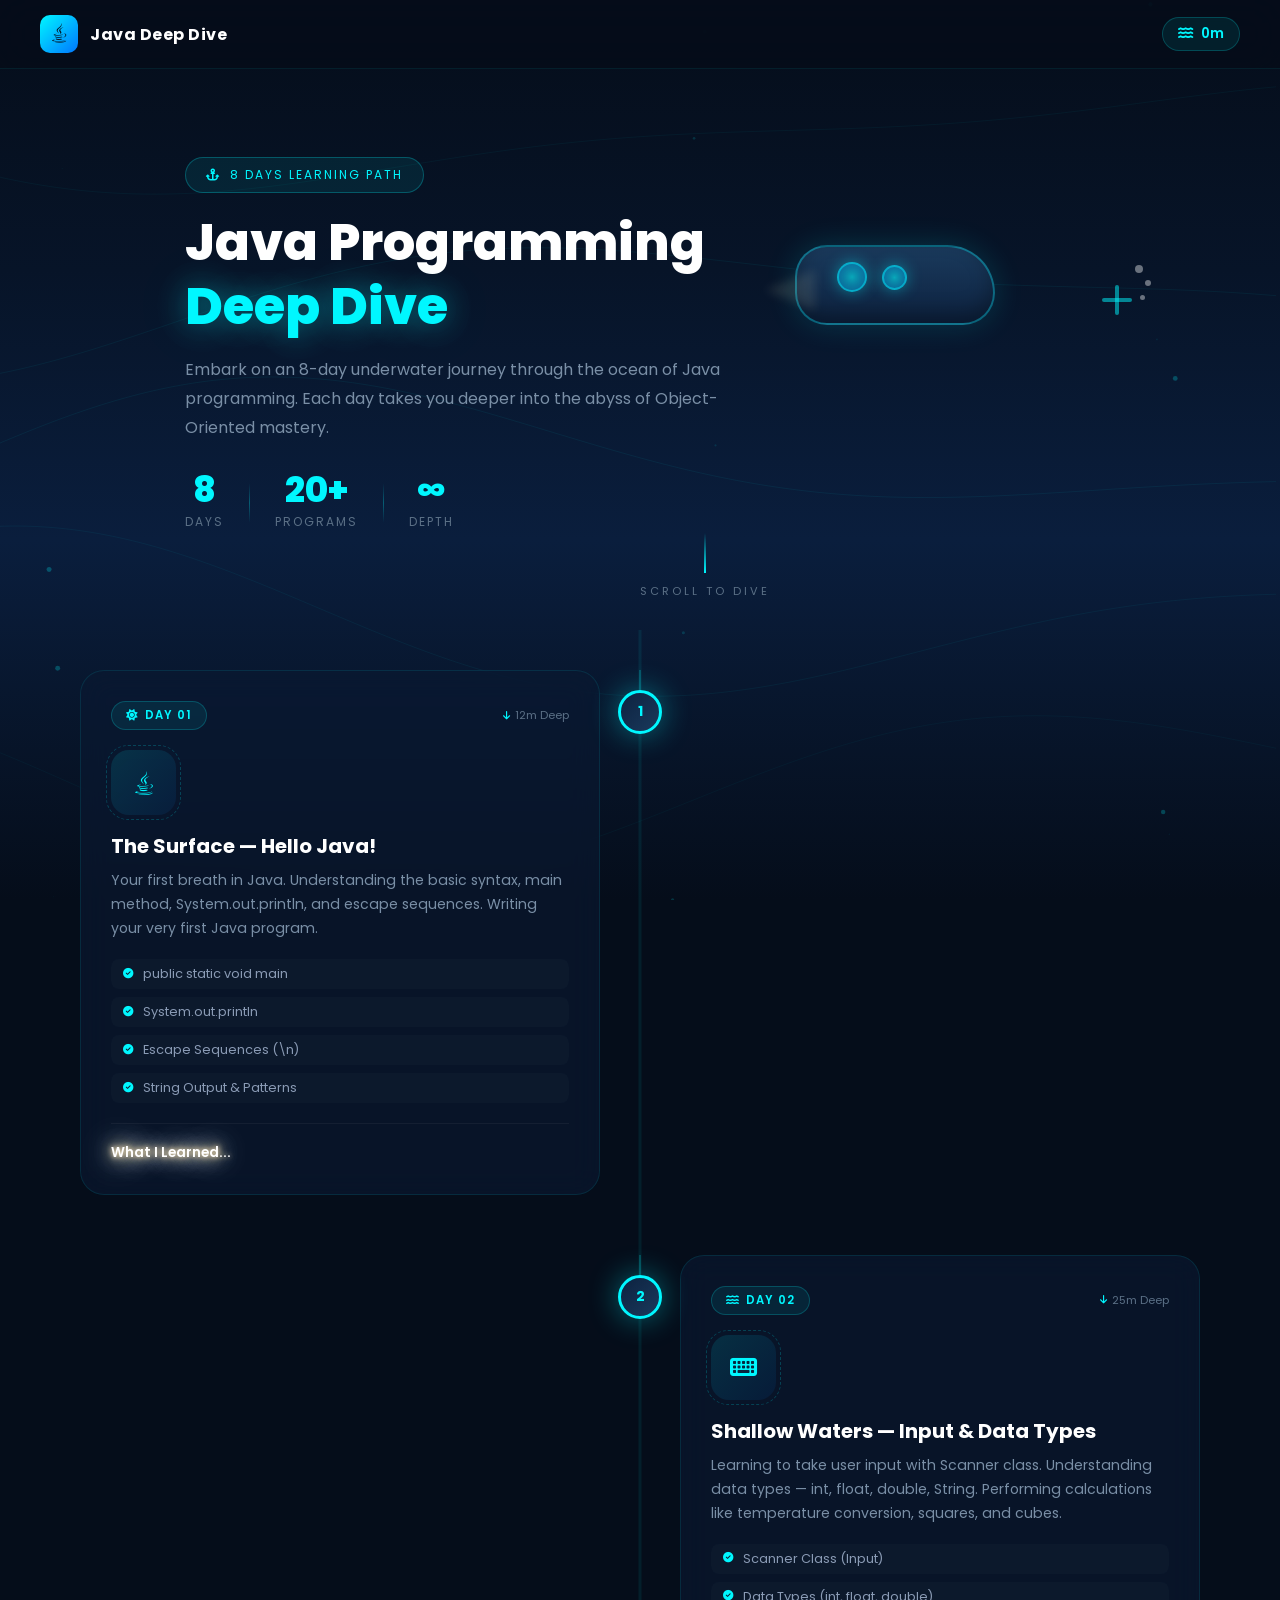
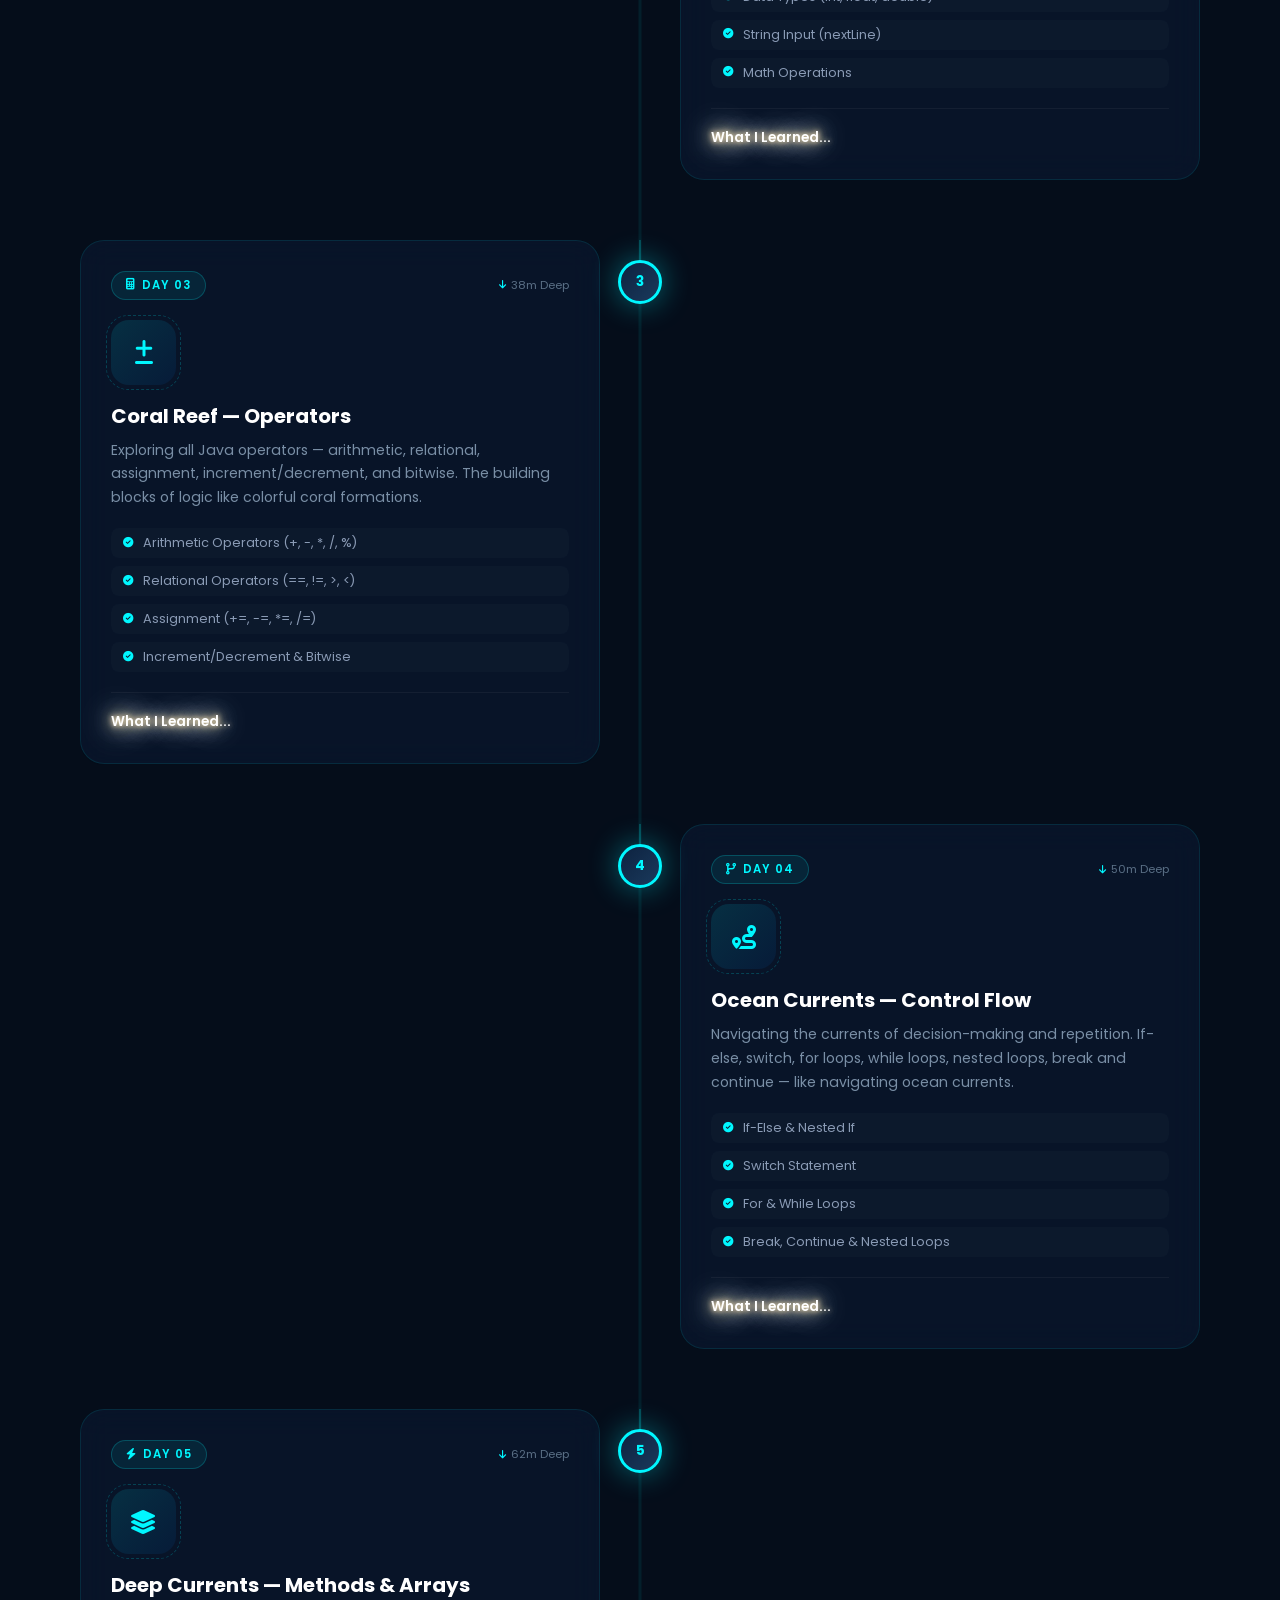
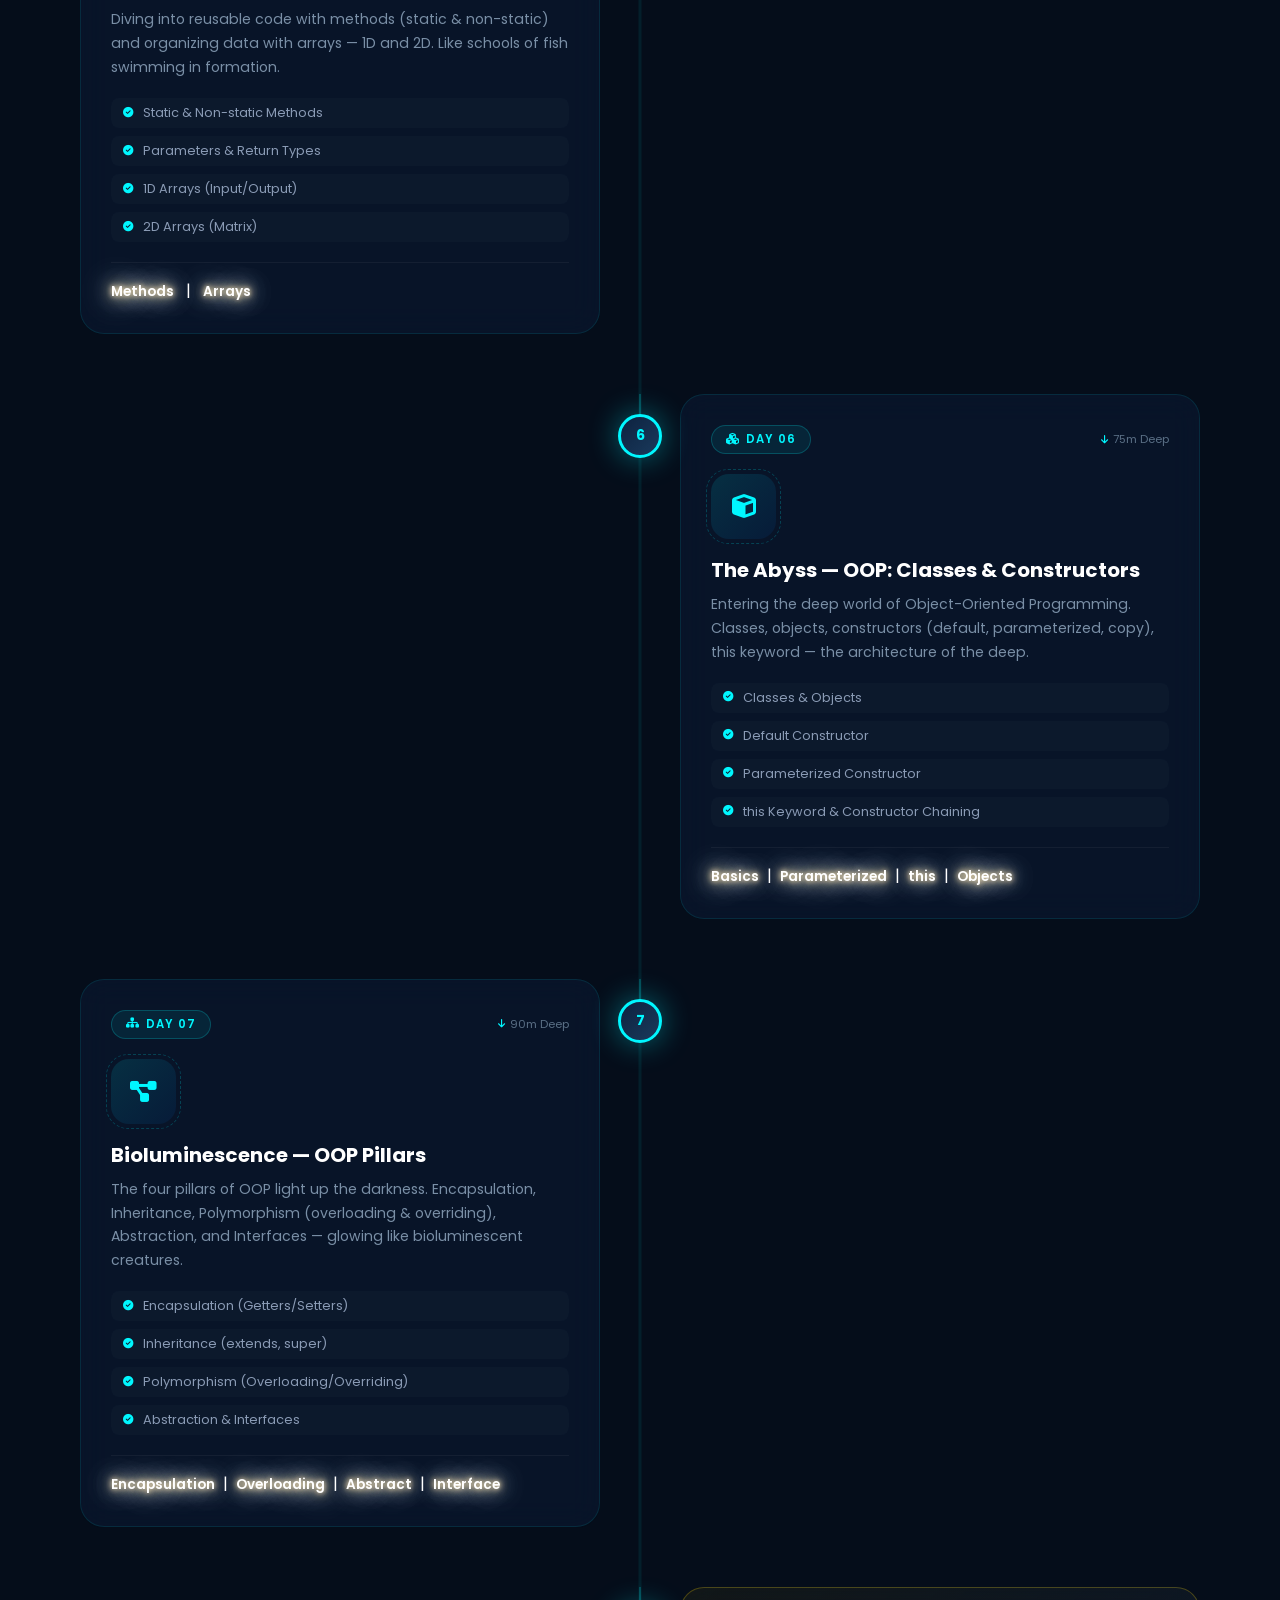
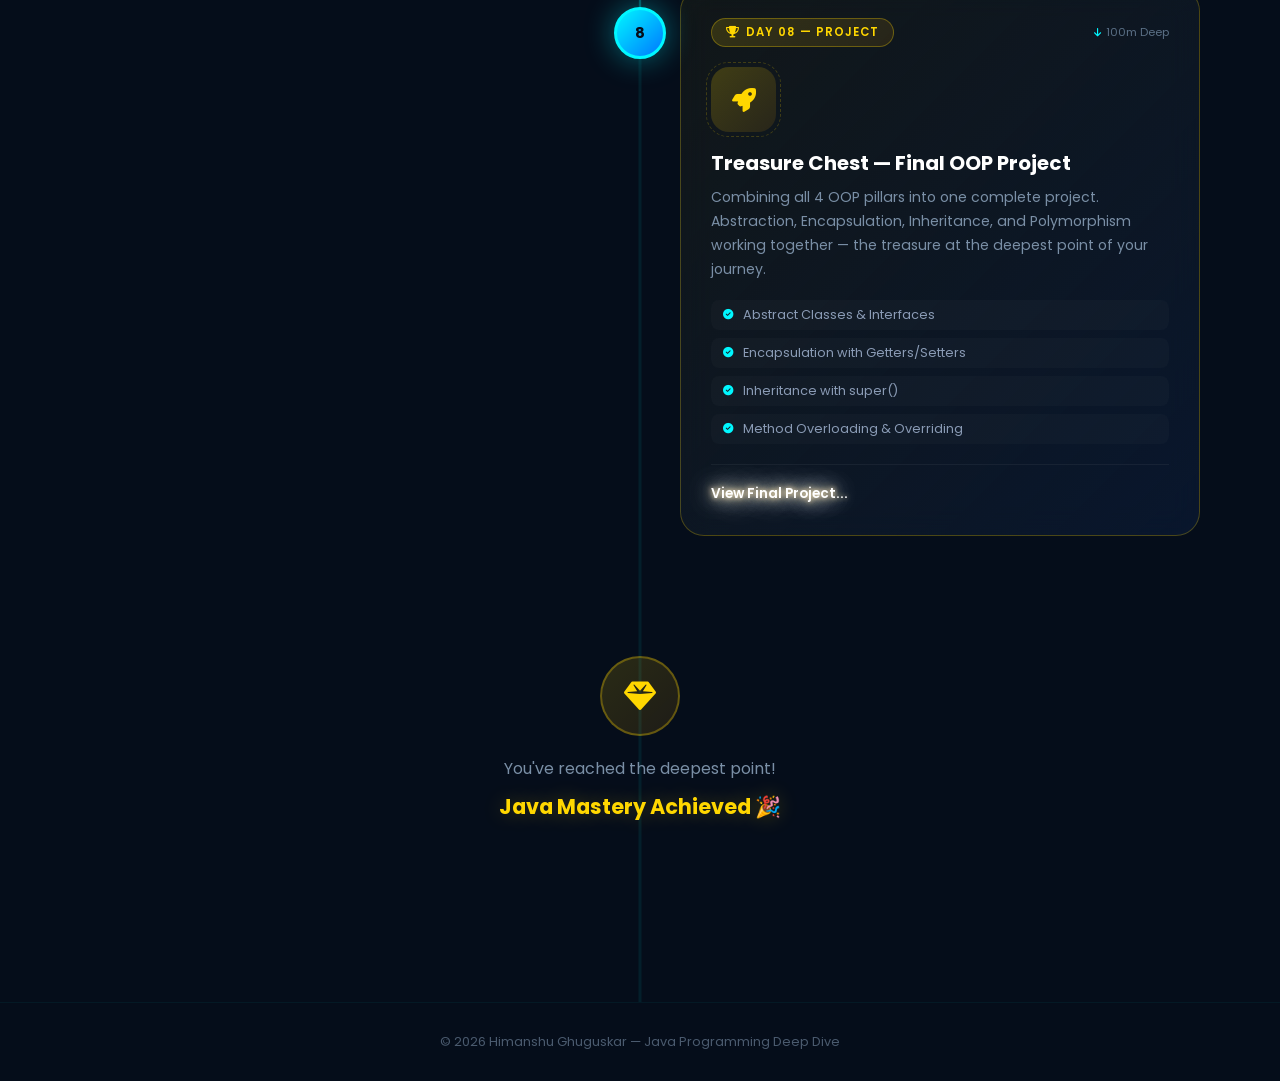
==== java.html @ f713f771 "Add files via upload" ====
<!DOCTYPE html>
<html lang="en">
<head>
    <meta charset="UTF-8">
    <meta name="viewport" content="width=device-width, initial-scale=1.0">
    <title data-mgx-overview="title">Java Deep Dive | 8 Days Journey</title>
    <link href="https://fonts.googleapis.com/css2?family=Poppins:wght@300;400;600;700;800&display=swap" rel="stylesheet">
    <link rel="stylesheet" href="https://cdnjs.cloudflare.com/ajax/libs/font-awesome/6.5.1/css/all.min.css">
    <link rel="stylesheet" href="./java.css">
    <link data-mgx-overview="icon" rel="icon" href="https://public-frontend-1300249583.cos.ap-nanjing.myqcloud.com/commonfile/DefaultAppLogo.png" />
    <meta data-mgx-overview="description" name="description" content="An 8-day underwater journey through Java programming - from basics to OOP mastery and a final project." />
    <meta data-mgx-overview="og:title" property="og:title" content="Java Deep Dive | 8 Days Journey" />
    <meta data-mgx-overview="og:description" property="og:description" content="An 8-day underwater journey through Java programming - from basics to OOP mastery and a final project." />
    <meta data-mgx-overview="og:image" property="og:image" content="https://public-frontend-1300249583.cos.ap-nanjing.myqcloud.com/commonfile/DefaultAppLogo.png" />
    <meta data-mgx-overview="twitter:title" name="twitter:title" content="Java Deep Dive | 8 Days Journey" />
    <meta data-mgx-overview="twitter:description" name="twitter:description" content="An 8-day underwater journey through Java programming - from basics to OOP mastery and a final project." />
    <meta data-mgx-overview="twitter:image" name="twitter:image" content="https://public-frontend-1300249583.cos.ap-nanjing.myqcloud.com/commonfile/DefaultAppLogo.png" />
</head>
<body>

    <!-- Ambient underwater background -->
    <canvas id="underwater-bg" class="underwater-bg"></canvas>

    <!-- Floating bubbles layer -->
    <div id="bubbles-layer" class="bubbles-layer"></div>

    <!-- Navigation -->
    <nav class="wd-nav">
        <div class="wd-nav-brand">
            <div class="wd-nav-logo">
                <i class="fab fa-java"></i>
            </div>
            <span>Java Deep Dive</span>
        </div>
        <div class="wd-nav-depth" id="depth-meter">
            <i class="fas fa-water"></i>
            <span id="depth-value">0m</span>
        </div>
    </nav>

    <!-- Hero Section -->
    <header class="wd-hero">
        <div class="wd-hero-content">
            <div class="wd-hero-badge">
                <i class="fas fa-anchor"></i>
                <span>8 Days Learning Path</span>
            </div>
            <h1 class="wd-hero-title">
                <span class="wd-title-line">Java Programming</span>
                <span class="wd-title-line wd-accent">Deep Dive</span>
            </h1>
            <p class="wd-hero-desc">Embark on an 8-day underwater journey through the ocean of Java programming. Each day takes you deeper into the abyss of Object-Oriented mastery.</p>
            <div class="wd-hero-stats">
                <div class="wd-stat">
                    <span class="wd-stat-num">8</span>
                    <span class="wd-stat-label">Days</span>
                </div>
                <div class="wd-stat-divider"></div>
                <div class="wd-stat">
                    <span class="wd-stat-num">20+</span>
                    <span class="wd-stat-label">Programs</span>
                </div>
                <div class="wd-stat-divider"></div>
                <div class="wd-stat">
                    <span class="wd-stat-num">∞</span>
                    <span class="wd-stat-label">Depth</span>
                </div>
            </div>
        </div>
        <div class="wd-hero-visual">
            <div class="wd-submarine">
                <div class="sub-body">
                    <div class="sub-window"></div>
                    <div class="sub-window sub-window-2"></div>
                </div>
                <div class="sub-propeller">
                    <div class="prop-blade"></div>
                    <div class="prop-blade prop-blade-2"></div>
                </div>
                <div class="sub-light"></div>
                <div class="sub-bubbles">
                    <span></span><span></span><span></span>
                </div>
            </div>
        </div>
        <div class="wd-scroll-hint">
            <div class="wd-scroll-line"></div>
            <span>Scroll to dive</span>
        </div>
    </header>

    <!-- Timeline Section -->
    <main class="wd-timeline-section">
        <div class="wd-timeline-line" id="timeline-line">
            <div class="wd-timeline-progress" id="timeline-progress"></div>
        </div>

        <!-- Day 1 -->
        <div class="wd-day-card wd-card-left" data-day="1" data-depth="12m">
            <div class="wd-card-connector">
                <div class="wd-connector-line"></div>
                <div class="wd-connector-dot">
                    <span>1</span>
                </div>
            </div>
            <div class="wd-card">
                <div class="wd-card-glow"></div>
                <div class="wd-card-header">
                    <div class="wd-card-day-badge">
                        <i class="fas fa-sun"></i>
                        <span>Day 01</span>
                    </div>
                    <div class="wd-card-depth">
                        <i class="fas fa-arrow-down"></i>
                        <span>12m Deep</span>
                    </div>
                </div>
                <div class="wd-card-icon-wrap">
                    <div class="wd-card-icon">
                        <i class="fab fa-java"></i>
                    </div>
                    <div class="wd-card-icon-ring"></div>
                </div>
                <h3 class="wd-card-title">The Surface — Hello Java!</h3>
                <p class="wd-card-desc">Your first breath in Java. Understanding the basic syntax, main method, System.out.println, and escape sequences. Writing your very first Java program.</p>
                <div class="wd-card-topics">
                    <span><i class="fas fa-check-circle"></i> public static void main</span>
                    <span><i class="fas fa-check-circle"></i> System.out.println</span>
                    <span><i class="fas fa-check-circle"></i> Escape Sequences (\n)</span>
                    <span><i class="fas fa-check-circle"></i> String Output & Patterns</span>
                </div>
                <div class="wd-card-footer">
                    <div>
                        <a href="java-files/javad1.java" class="whati" target="_blank">What I Learned...</a>
                    </div>
                </div>
            </div>
        </div>

        <!-- Day 2 -->
        <div class="wd-day-card wd-card-right" data-day="2" data-depth="25m">
            <div class="wd-card-connector">
                <div class="wd-connector-line"></div>
                <div class="wd-connector-dot">
                    <span>2</span>
                </div>
            </div>
            <div class="wd-card">
                <div class="wd-card-glow"></div>
                <div class="wd-card-header">
                    <div class="wd-card-day-badge">
                        <i class="fas fa-water"></i>
                        <span>Day 02</span>
                    </div>
                    <div class="wd-card-depth">
                        <i class="fas fa-arrow-down"></i>
                        <span>25m Deep</span>
                    </div>
                </div>
                <div class="wd-card-icon-wrap">
                    <div class="wd-card-icon">
                        <i class="fas fa-keyboard"></i>
                    </div>
                    <div class="wd-card-icon-ring"></div>
                </div>
                <h3 class="wd-card-title">Shallow Waters — Input & Data Types</h3>
                <p class="wd-card-desc">Learning to take user input with Scanner class. Understanding data types — int, float, double, String. Performing calculations like temperature conversion, squares, and cubes.</p>
                <div class="wd-card-topics">
                    <span><i class="fas fa-check-circle"></i> Scanner Class (Input)</span>
                    <span><i class="fas fa-check-circle"></i> Data Types (int, float, double)</span>
                    <span><i class="fas fa-check-circle"></i> String Input (nextLine)</span>
                    <span><i class="fas fa-check-circle"></i> Math Operations</span>
                </div>
                <div class="wd-card-footer">
                    <div>
                        <a href="java-files/javad2.java" class="whati" target="_blank">What I Learned...</a>
                    </div>
                </div>
            </div>
        </div>

        <!-- Day 3 -->
        <div class="wd-day-card wd-card-left" data-day="3" data-depth="38m">
            <div class="wd-card-connector">
                <div class="wd-connector-line"></div>
                <div class="wd-connector-dot">
                    <span>3</span>
                </div>
            </div>
            <div class="wd-card">
                <div class="wd-card-glow"></div>
                <div class="wd-card-header">
                    <div class="wd-card-day-badge">
                        <i class="fas fa-calculator"></i>
                        <span>Day 03</span>
                    </div>
                    <div class="wd-card-depth">
                        <i class="fas fa-arrow-down"></i>
                        <span>38m Deep</span>
                    </div>
                </div>
                <div class="wd-card-icon-wrap">
                    <div class="wd-card-icon">
                        <i class="fas fa-plus-minus"></i>
                    </div>
                    <div class="wd-card-icon-ring"></div>
                </div>
                <h3 class="wd-card-title">Coral Reef — Operators</h3>
                <p class="wd-card-desc">Exploring all Java operators — arithmetic, relational, assignment, increment/decrement, and bitwise. The building blocks of logic like colorful coral formations.</p>
                <div class="wd-card-topics">
                    <span><i class="fas fa-check-circle"></i> Arithmetic Operators (+, -, *, /, %)</span>
                    <span><i class="fas fa-check-circle"></i> Relational Operators (==, !=, &gt;, &lt;)</span>
                    <span><i class="fas fa-check-circle"></i> Assignment (+=, -=, *=, /=)</span>
                    <span><i class="fas fa-check-circle"></i> Increment/Decrement & Bitwise</span>
                </div>
                <div class="wd-card-footer">
                    <div>
                        <a href="java-files/javad3.java" class="whati" target="_blank">What I Learned...</a>
                    </div>
                </div>
            </div>
        </div>

        <!-- Day 4 -->
        <div class="wd-day-card wd-card-right" data-day="4" data-depth="50m">
            <div class="wd-card-connector">
                <div class="wd-connector-line"></div>
                <div class="wd-connector-dot">
                    <span>4</span>
                </div>
            </div>
            <div class="wd-card">
                <div class="wd-card-glow"></div>
                <div class="wd-card-header">
                    <div class="wd-card-day-badge">
                        <i class="fas fa-code-branch"></i>
                        <span>Day 04</span>
                    </div>
                    <div class="wd-card-depth">
                        <i class="fas fa-arrow-down"></i>
                        <span>50m Deep</span>
                    </div>
                </div>
                <div class="wd-card-icon-wrap">
                    <div class="wd-card-icon">
                        <i class="fas fa-route"></i>
                    </div>
                    <div class="wd-card-icon-ring"></div>
                </div>
                <h3 class="wd-card-title">Ocean Currents — Control Flow</h3>
                <p class="wd-card-desc">Navigating the currents of decision-making and repetition. If-else, switch, for loops, while loops, nested loops, break and continue — like navigating ocean currents.</p>
                <div class="wd-card-topics">
                    <span><i class="fas fa-check-circle"></i> If-Else & Nested If</span>
                    <span><i class="fas fa-check-circle"></i> Switch Statement</span>
                    <span><i class="fas fa-check-circle"></i> For & While Loops</span>
                    <span><i class="fas fa-check-circle"></i> Break, Continue & Nested Loops</span>
                </div>
                <div class="wd-card-footer">
                    <div>
                        <a href="java-files/javad4.java" class="whati" target="_blank">What I Learned...</a>
                    </div>
                </div>
            </div>
        </div>

        <!-- Day 5 -->
        <div class="wd-day-card wd-card-left" data-day="5" data-depth="62m">
            <div class="wd-card-connector">
                <div class="wd-connector-line"></div>
                <div class="wd-connector-dot">
                    <span>5</span>
                </div>
            </div>
            <div class="wd-card">
                <div class="wd-card-glow"></div>
                <div class="wd-card-header">
                    <div class="wd-card-day-badge">
                        <i class="fas fa-bolt"></i>
                        <span>Day 05</span>
                    </div>
                    <div class="wd-card-depth">
                        <i class="fas fa-arrow-down"></i>
                        <span>62m Deep</span>
                    </div>
                </div>
                <div class="wd-card-icon-wrap">
                    <div class="wd-card-icon">
                        <i class="fas fa-layer-group"></i>
                    </div>
                    <div class="wd-card-icon-ring"></div>
                </div>
                <h3 class="wd-card-title">Deep Currents — Methods & Arrays</h3>
                <p class="wd-card-desc">Diving into reusable code with methods (static & non-static) and organizing data with arrays — 1D and 2D. Like schools of fish swimming in formation.</p>
                <div class="wd-card-topics">
                    <span><i class="fas fa-check-circle"></i> Static & Non-static Methods</span>
                    <span><i class="fas fa-check-circle"></i> Parameters & Return Types</span>
                    <span><i class="fas fa-check-circle"></i> 1D Arrays (Input/Output)</span>
                    <span><i class="fas fa-check-circle"></i> 2D Arrays (Matrix)</span>
                </div>
                <div class="wd-card-footer">
                    <div>
                        <a href="java-files/javad5.java" class="whati" target="_blank">Methods</a>
                        &nbsp;&nbsp;|&nbsp;&nbsp;
                        <a href="java-files/javad5arrays.java" class="whati" target="_blank">Arrays</a>
                    </div>
                </div>
            </div>
        </div>

        <!-- Day 6 -->
        <div class="wd-day-card wd-card-right" data-day="6" data-depth="75m">
            <div class="wd-card-connector">
                <div class="wd-connector-line"></div>
                <div class="wd-connector-dot">
                    <span>6</span>
                </div>
            </div>
            <div class="wd-card">
                <div class="wd-card-glow"></div>
                <div class="wd-card-header">
                    <div class="wd-card-day-badge">
                        <i class="fas fa-cubes"></i>
                        <span>Day 06</span>
                    </div>
                    <div class="wd-card-depth">
                        <i class="fas fa-arrow-down"></i>
                        <span>75m Deep</span>
                    </div>
                </div>
                <div class="wd-card-icon-wrap">
                    <div class="wd-card-icon">
                        <i class="fas fa-cube"></i>
                    </div>
                    <div class="wd-card-icon-ring"></div>
                </div>
                <h3 class="wd-card-title">The Abyss — OOP: Classes & Constructors</h3>
                <p class="wd-card-desc">Entering the deep world of Object-Oriented Programming. Classes, objects, constructors (default, parameterized, copy), this keyword — the architecture of the deep.</p>
                <div class="wd-card-topics">
                    <span><i class="fas fa-check-circle"></i> Classes & Objects</span>
                    <span><i class="fas fa-check-circle"></i> Default Constructor</span>
                    <span><i class="fas fa-check-circle"></i> Parameterized Constructor</span>
                    <span><i class="fas fa-check-circle"></i> this Keyword & Constructor Chaining</span>
                </div>
                <div class="wd-card-footer">
                    <div>
                        <a href="java-files/javad6.java" class="whati" target="_blank">Basics</a>
                        &nbsp;|&nbsp;
                        <a href="java-files/javad62.java" class="whati" target="_blank">Parameterized</a>
                        &nbsp;|&nbsp;
                        <a href="java-files/javad63.java" class="whati" target="_blank">this</a>
                        &nbsp;|&nbsp;
                        <a href="java-files/javad65.java" class="whati" target="_blank">Objects</a>
                    </div>
                </div>
            </div>
        </div>

        <!-- Day 7 -->
        <div class="wd-day-card wd-card-left" data-day="7" data-depth="90m">
            <div class="wd-card-connector">
                <div class="wd-connector-line"></div>
                <div class="wd-connector-dot">
                    <span>7</span>
                </div>
            </div>
            <div class="wd-card">
                <div class="wd-card-glow"></div>
                <div class="wd-card-header">
                    <div class="wd-card-day-badge">
                        <i class="fas fa-sitemap"></i>
                        <span>Day 07</span>
                    </div>
                    <div class="wd-card-depth">
                        <i class="fas fa-arrow-down"></i>
                        <span>90m Deep</span>
                    </div>
                </div>
                <div class="wd-card-icon-wrap">
                    <div class="wd-card-icon">
                        <i class="fas fa-project-diagram"></i>
                    </div>
                    <div class="wd-card-icon-ring"></div>
                </div>
                <h3 class="wd-card-title">Bioluminescence — OOP Pillars</h3>
                <p class="wd-card-desc">The four pillars of OOP light up the darkness. Encapsulation, Inheritance, Polymorphism (overloading & overriding), Abstraction, and Interfaces — glowing like bioluminescent creatures.</p>
                <div class="wd-card-topics">
                    <span><i class="fas fa-check-circle"></i> Encapsulation (Getters/Setters)</span>
                    <span><i class="fas fa-check-circle"></i> Inheritance (extends, super)</span>
                    <span><i class="fas fa-check-circle"></i> Polymorphism (Overloading/Overriding)</span>
                    <span><i class="fas fa-check-circle"></i> Abstraction & Interfaces</span>
                </div>
                <div class="wd-card-footer">
                    <div>
                        <a href="java-files/javad71.java" class="whati" target="_blank">Encapsulation</a>
                        &nbsp;|&nbsp;
                        <a href="java-files/javad74.java" class="whati" target="_blank">Overloading</a>
                        &nbsp;|&nbsp;
                        <a href="java-files/javad75.java" class="whati" target="_blank">Abstract</a>
                        &nbsp;|&nbsp;
                        <a href="java-files/javad76.java" class="whati" target="_blank">Interface</a>
                    </div>
                </div>
            </div>
        </div>

        <!-- Day 8 - Project -->
        <div class="wd-day-card wd-card-right" data-day="8" data-depth="100m">
            <div class="wd-card-connector">
                <div class="wd-connector-line"></div>
                <div class="wd-connector-dot wd-dot-final">
                    <span>8</span>
                </div>
            </div>
            <div class="wd-card wd-card-final">
                <div class="wd-card-glow"></div>
                <div class="wd-card-header">
                    <div class="wd-card-day-badge wd-badge-final">
                        <i class="fas fa-trophy"></i>
                        <span>Day 08 — Project</span>
                    </div>
                    <div class="wd-card-depth">
                        <i class="fas fa-arrow-down"></i>
                        <span>100m Deep</span>
                    </div>
                </div>
                <div class="wd-card-icon-wrap">
                    <div class="wd-card-icon wd-icon-final">
                        <i class="fas fa-rocket"></i>
                    </div>
                    <div class="wd-card-icon-ring wd-ring-final"></div>
                </div>
                <h3 class="wd-card-title">Treasure Chest — Final OOP Project</h3>
                <p class="wd-card-desc">Combining all 4 OOP pillars into one complete project. Abstraction, Encapsulation, Inheritance, and Polymorphism working together — the treasure at the deepest point of your journey.</p>
                <div class="wd-card-topics">
                    <span><i class="fas fa-check-circle"></i> Abstract Classes & Interfaces</span>
                    <span><i class="fas fa-check-circle"></i> Encapsulation with Getters/Setters</span>
                    <span><i class="fas fa-check-circle"></i> Inheritance with super()</span>
                    <span><i class="fas fa-check-circle"></i> Method Overloading & Overriding</span>
                </div>
                <div class="wd-card-footer">
                    <div>
                        <a href="java-files/javad77.java" class="whati" target="_blank">View Final Project...</a>
                    </div>
                </div>
            </div>
        </div>

        <!-- End marker -->
        <div class="wd-timeline-end">
            <div class="wd-treasure-chest">
                <i class="fas fa-gem"></i>
            </div>
            <p>You've reached the deepest point!</p>
            <span class="wd-end-text">Java Mastery Achieved 🎉</span>
        </div>
    </main>

    <!-- Footer -->
    <footer class="wd-footer">
        <p>&copy; 2026 Himanshu Ghuguskar — Java Programming Deep Dive</p>
    </footer>

    <script type="module" src="./java.js"></script>
</body>
</html>
---- java.css ----
/* ==================== IMPORTS & RESET ==================== */
@import url('https://fonts.googleapis.com/css2?family=Poppins:wght@300;400;600;700;800&display=swap');

*, *::before, *::after { margin: 0; padding: 0; box-sizing: border-box; }
html { scroll-behavior: smooth; scrollbar-width: thin; scrollbar-color: #00f7ff #050d1a; }
::-webkit-scrollbar { width: 6px; }
::-webkit-scrollbar-track { background: #050d1a; }
::-webkit-scrollbar-thumb { background: linear-gradient(180deg, #00f7ff, #0077ff); border-radius: 3px; }

body {
    font-family: 'Poppins', sans-serif;
    background: #050d1a;
    color: #ffffff;
    overflow-x: hidden;
    min-height: 100vh;
    position: relative;
}

.wd-accent { color: #00f7ff; }

/* ==================== UNDERWATER BACKGROUND ==================== */
.underwater-bg {
    position: fixed;
    top: 0; left: 0;
    width: 100%; height: 100%;
    z-index: 0;
    pointer-events: none;
}

.bubbles-layer {
    position: fixed;
    top: 0; left: 0;
    width: 100%; height: 100%;
    z-index: 1;
    pointer-events: none;
    overflow: hidden;
}

.bubbles-layer .bubble {
    position: absolute;
    bottom: -20px;
    border-radius: 50%;
    background: radial-gradient(circle at 30% 30%, rgba(255,255,255,0.6), rgba(255,255,255,0.1));
    border: 1px solid rgba(255,255,255,0.2);
    animation: wdBubbleRise var(--dur) infinite ease-in;
    animation-delay: var(--del);
    opacity: 0;
}

@keyframes wdBubbleRise {
    0% { transform: translateY(0) translateX(0) scale(1); opacity: 0; }
    10% { opacity: 0.5; }
    50% { transform: translateY(-50vh) translateX(var(--drift)) scale(0.7); opacity: 0.3; }
    100% { transform: translateY(-110vh) translateX(calc(var(--drift) * -0.5)) scale(0.2); opacity: 0; }
}

/* ==================== NAVIGATION ==================== */
.wd-nav {
    position: fixed;
    top: 0; left: 0;
    width: 100%;
    display: flex;
    justify-content: space-between;
    align-items: center;
    padding: 15px 40px;
    z-index: 100;
    backdrop-filter: blur(20px);
    background: rgba(5,13,26,0.8);
    border-bottom: 1px solid rgba(0,247,255,0.08);
    transition: all 0.3s ease;
}

.wd-nav.scrolled {
    padding: 10px 40px;
    background: rgba(5,13,26,0.95);
    box-shadow: 0 5px 30px rgba(0,0,0,0.5);
}

.wd-nav-brand {
    display: flex;
    align-items: center;
    gap: 12px;
}

.wd-nav-logo {
    width: 38px; height: 38px;
    background: linear-gradient(135deg, #00f7ff, #0077ff);
    border-radius: 10px;
    display: flex;
    align-items: center;
    justify-content: center;
    color: #050d1a;
    font-size: 1.2rem;
}

.wd-nav-brand span {
    font-weight: 700;
    font-size: 1rem;
    letter-spacing: 0.5px;
}

.wd-nav-depth {
    display: flex;
    align-items: center;
    gap: 8px;
    color: #00f7ff;
    font-size: 0.85rem;
    font-weight: 600;
    padding: 6px 15px;
    background: rgba(0,247,255,0.08);
    border-radius: 20px;
    border: 1px solid rgba(0,247,255,0.2);
}

/* ==================== HERO ==================== */
.wd-hero {
    min-height: 70vh;
    display: flex;
    align-items: center;
    justify-content: center;
    padding: 100px 50px 40px;
    position: relative;
    z-index: 2;
    gap: 60px;
}

.wd-hero-content {
    max-width: 550px;
    animation: wdFadeInUp 1s ease;
}

.wd-hero-badge {
    display: inline-flex;
    align-items: center;
    gap: 8px;
    padding: 8px 20px;
    background: rgba(0,247,255,0.08);
    border: 1px solid rgba(0,247,255,0.25);
    border-radius: 50px;
    font-size: 0.75rem;
    color: #00f7ff;
    letter-spacing: 2px;
    text-transform: uppercase;
    margin-bottom: 20px;
}

.wd-hero-title {
    display: flex;
    flex-direction: column;
    gap: 5px;
    margin-bottom: 20px;
}

.wd-title-line {
    font-size: 3.2rem;
    font-weight: 800;
    line-height: 1.15;
}

.wd-title-line.wd-accent {
    color: #00f7ff;
    text-shadow: 0 0 30px rgba(0,247,255,0.4), 0 0 60px rgba(0,247,255,0.15);
}

.wd-hero-desc {
    font-size: 1rem;
    color: #7a8fa6;
    line-height: 1.8;
    margin-bottom: 30px;
}

.wd-hero-stats {
    display: flex;
    align-items: center;
    gap: 25px;
}

.wd-stat { text-align: center; }

.wd-stat-num {
    display: block;
    font-size: 2.2rem;
    font-weight: 800;
    color: #00f7ff;
    line-height: 1;
}

.wd-stat-label {
    font-size: 0.75rem;
    color: #5a6f85;
    text-transform: uppercase;
    letter-spacing: 2px;
    margin-top: 5px;
}

.wd-stat-divider {
    width: 1px;
    height: 40px;
    background: linear-gradient(180deg, transparent, rgba(0,247,255,0.3), transparent);
}

/* ==================== SUBMARINE ==================== */
.wd-hero-visual {
    position: relative;
    width: 300px;
    height: 200px;
    animation: wdFadeInUp 1s ease 0.3s both;
}

.wd-submarine {
    position: relative;
    animation: subFloat 6s ease-in-out infinite;
}

@keyframes subFloat {
    0%, 100% { transform: translateY(0) rotate(0deg); }
    25% { transform: translateY(-15px) rotate(2deg); }
    75% { transform: translateY(10px) rotate(-1deg); }
}

.sub-body {
    width: 200px;
    height: 80px;
    background: linear-gradient(180deg, #1a3a5c, #0d2240);
    border-radius: 40px 60px 40px 40px;
    position: relative;
    border: 2px solid rgba(0,247,255,0.3);
    box-shadow: 0 0 30px rgba(0,247,255,0.15), inset 0 -10px 20px rgba(0,0,0,0.3);
}

.sub-window {
    width: 30px; height: 30px;
    border-radius: 50%;
    background: radial-gradient(circle, rgba(0,247,255,0.6), rgba(0,119,255,0.3));
    border: 2px solid rgba(0,247,255,0.5);
    position: absolute;
    top: 15px; left: 40px;
    box-shadow: 0 0 15px rgba(0,247,255,0.4), inset 0 0 10px rgba(0,247,255,0.2);
    animation: windowGlow 3s ease-in-out infinite;
}

.sub-window-2 { left: 85px; width: 25px; height: 25px; top: 18px; }

@keyframes windowGlow {
    0%, 100% { box-shadow: 0 0 15px rgba(0,247,255,0.4); }
    50% { box-shadow: 0 0 25px rgba(0,247,255,0.7); }
}

.sub-propeller {
    position: absolute;
    right: -20px;
    top: 50%;
    transform: translateY(-50%);
}

.prop-blade {
    width: 4px; height: 30px;
    background: rgba(0,247,255,0.5);
    border-radius: 2px;
    position: absolute;
    transform-origin: center;
    animation: propSpin 0.3s linear infinite;
}

.prop-blade-2 { transform: rotate(90deg); }

@keyframes propSpin { to { transform: rotate(360deg); } }

.sub-light {
    position: absolute;
    left: -30px;
    top: 25px;
    width: 0; height: 0;
    border-top: 20px solid transparent;
    border-bottom: 20px solid transparent;
    border-right: 50px solid rgba(255,255,200,0.1);
    filter: blur(5px);
    animation: lightFlicker 4s ease-in-out infinite;
}

@keyframes lightFlicker {
    0%, 100% { opacity: 0.5; }
    50% { opacity: 0.9; }
}

.sub-bubbles {
    position: absolute;
    right: -40px;
    top: 20px;
}

.sub-bubbles span {
    position: absolute;
    width: 8px; height: 8px;
    background: rgba(255,255,255,0.4);
    border-radius: 50%;
    animation: subBubble 2s infinite ease-out;
}

.sub-bubbles span:nth-child(2) { animation-delay: 0.5s; top: 15px; left: 10px; width: 6px; height: 6px; }
.sub-bubbles span:nth-child(3) { animation-delay: 1s; top: 30px; left: 5px; width: 5px; height: 5px; }

@keyframes subBubble {
    0% { transform: translateX(0) translateY(0) scale(1); opacity: 0.6; }
    100% { transform: translateX(30px) translateY(-20px) scale(0.3); opacity: 0; }
}

/* ==================== SCROLL HINT ==================== */
.wd-scroll-hint {
    position: absolute;
    bottom: 30px;
    left: 50%;
    transform: translateX(-50%);
    display: flex;
    flex-direction: column;
    align-items: center;
    gap: 10px;
    opacity: 0.5;
    animation: wdFadeInUp 1s ease 1s both;
}

.wd-scroll-line {
    width: 2px;
    height: 40px;
    background: linear-gradient(180deg, transparent, #00f7ff);
    animation: scrollPulse 2s infinite;
}

@keyframes scrollPulse {
    0%, 100% { opacity: 0.3; height: 40px; }
    50% { opacity: 0.8; height: 50px; }
}

.wd-scroll-hint span {
    font-size: 0.7rem;
    color: #5a6f85;
    letter-spacing: 3px;
    text-transform: uppercase;
}

/* ==================== TIMELINE ==================== */
.wd-timeline-section {
    position: relative;
    z-index: 2;
    padding: 40px 40px 120px;
    max-width: 1200px;
    margin: 0 auto;
}

.wd-timeline-line {
    position: absolute;
    left: 50%;
    top: 0;
    bottom: 0;
    width: 3px;
    background: rgba(0,247,255,0.08);
    transform: translateX(-50%);
    z-index: 0;
}

.wd-timeline-progress {
    width: 100%;
    height: 0%;
    background: linear-gradient(180deg, #00f7ff, #0077ff, #7b00ff);
    border-radius: 2px;
    transition: height 0.3s ease;
    box-shadow: 0 0 15px rgba(0,247,255,0.3);
}

/* ==================== DAY CARDS ==================== */
.wd-day-card {
    display: flex;
    align-items: flex-start;
    margin-bottom: 60px;
    position: relative;
    z-index: 2;
    opacity: 1;
    transform: translateY(0);
    transition: opacity 0.8s ease, transform 0.8s ease;
}

.wd-day-card.animate-in {
    opacity: 0;
    transform: translateY(40px);
}

.wd-day-card.animate-in.visible {
    opacity: 1;
    transform: translateY(0);
}

.wd-card-left {
    flex-direction: row;
    padding-right: calc(50% + 40px);
}

.wd-card-right {
    flex-direction: row-reverse;
    padding-left: calc(50% + 40px);
}

/* ==================== CONNECTOR ==================== */
.wd-card-connector {
    position: absolute;
    left: 50%;
    transform: translateX(-50%);
    display: flex;
    flex-direction: column;
    align-items: center;
    z-index: 5;
}

.wd-connector-dot {
    width: 44px; height: 44px;
    border-radius: 50%;
    background: linear-gradient(135deg, #0d2240, #1a3a5c);
    border: 3px solid rgba(0,247,255,0.4);
    display: flex;
    align-items: center;
    justify-content: center;
    font-size: 0.85rem;
    font-weight: 700;
    color: #00f7ff;
    box-shadow: 0 0 20px rgba(0,247,255,0.2);
    transition: all 0.4s ease;
}

.wd-day-card.visible .wd-connector-dot {
    border-color: #00f7ff;
    box-shadow: 0 0 30px rgba(0,247,255,0.4);
}

.wd-dot-final {
    width: 52px; height: 52px;
    background: linear-gradient(135deg, #00f7ff, #0077ff);
    border-color: #00f7ff;
    color: #050d1a;
    font-size: 0.9rem;
}

.wd-connector-line {
    width: 2px;
    height: 20px;
    background: rgba(0,247,255,0.2);
}

/* ==================== CARD ==================== */
.wd-card {
    width: 100%;
    padding: 30px;
    border-radius: 24px;
    background: rgba(10,25,50,0.6);
    backdrop-filter: blur(15px);
    border: 1px solid rgba(0,247,255,0.1);
    position: relative;
    overflow: hidden;
    transition: all 0.5s cubic-bezier(0.175, 0.885, 0.32, 1.275);
}

.wd-card:hover {
    transform: translateY(-8px);
    border-color: rgba(0,247,255,0.3);
    box-shadow: 0 25px 60px rgba(0,0,0,0.4), 0 0 40px rgba(0,247,255,0.08);
}

.wd-card-glow {
    position: absolute;
    top: 0; left: 0;
    width: 100%; height: 100%;
    background: radial-gradient(circle at var(--gx, 50%) var(--gy, 50%), rgba(0,247,255,0.06), transparent 60%);
    opacity: 0;
    transition: opacity 0.3s ease;
    pointer-events: none;
}

.wd-card:hover .wd-card-glow { opacity: 1; }

.wd-card::before {
    content: '';
    position: absolute;
    top: 0; left: 0;
    width: 100%; height: 3px;
    background: linear-gradient(90deg, #00f7ff, #0077ff, #7b00ff);
    transform: scaleX(0);
    transform-origin: left;
    transition: transform 0.6s ease;
}

.wd-card:hover::before { transform: scaleX(1); }

.wd-card-final {
    border-color: rgba(255,215,0,0.25);
    background: linear-gradient(135deg, rgba(255,215,0,0.05), rgba(10,25,50,0.8));
}

.wd-card-final::before {
    background: linear-gradient(90deg, #ffd700, #ff8c00, #ff4500);
}

/* ==================== CARD HEADER ==================== */
.wd-card-header {
    display: flex;
    justify-content: space-between;
    align-items: center;
    margin-bottom: 20px;
}

.wd-card-day-badge {
    display: inline-flex;
    align-items: center;
    gap: 6px;
    padding: 5px 14px;
    background: rgba(0,247,255,0.08);
    border: 1px solid rgba(0,247,255,0.2);
    border-radius: 20px;
    font-size: 0.72rem;
    color: #00f7ff;
    font-weight: 600;
    letter-spacing: 1px;
    text-transform: uppercase;
}

.wd-badge-final {
    background: linear-gradient(135deg, rgba(255,215,0,0.15), rgba(255,165,0,0.1));
    border-color: rgba(255,215,0,0.3);
    color: #ffd700;
}

.wd-card-depth {
    display: flex;
    align-items: center;
    gap: 5px;
    font-size: 0.7rem;
    color: #5a6f85;
}

.wd-card-depth i {
    font-size: 0.6rem;
    color: #00f7ff;
    animation: depthArrow 1.5s infinite;
}

@keyframes depthArrow {
    0%, 100% { transform: translateY(0); }
    50% { transform: translateY(3px); }
}

/* ==================== CARD ICON ==================== */
.wd-card-icon-wrap {
    position: relative;
    width: 65px; height: 65px;
    margin-bottom: 18px;
}

.wd-card-icon {
    width: 65px; height: 65px;
    border-radius: 18px;
    background: linear-gradient(135deg, rgba(0,247,255,0.12), rgba(0,119,255,0.08));
    display: flex;
    align-items: center;
    justify-content: center;
    font-size: 1.5rem;
    color: #00f7ff;
    position: relative;
    z-index: 1;
    transition: all 0.4s ease;
}

.wd-card:hover .wd-card-icon {
    transform: scale(1.1) rotate(-5deg);
    box-shadow: 0 8px 25px rgba(0,247,255,0.2);
}

.wd-icon-final {
    background: linear-gradient(135deg, rgba(255,215,0,0.2), rgba(255,165,0,0.1));
    color: #ffd700;
}

.wd-card-icon-ring {
    position: absolute;
    top: -5px; left: -5px;
    right: -5px; bottom: -5px;
    border: 1px dashed rgba(0,247,255,0.2);
    border-radius: 22px;
    animation: iconRingSpin 15s linear infinite;
}

.wd-ring-final { border-color: rgba(255,215,0,0.2); }

@keyframes iconRingSpin { to { transform: rotate(360deg); } }

/* ==================== CARD CONTENT ==================== */
.wd-card-title {
    font-size: 1.25rem;
    font-weight: 700;
    margin-bottom: 10px;
    line-height: 1.3;
}

.wd-card-desc {
    font-size: 0.88rem;
    color: #7a8fa6;
    line-height: 1.7;
    margin-bottom: 18px;
}

.wd-card-topics {
    display: flex;
    flex-direction: column;
    gap: 8px;
    margin-bottom: 20px;
}

.wd-card-topics span {
    display: flex;
    align-items: center;
    gap: 10px;
    font-size: 0.8rem;
    color: #8a9bb5;
    padding: 6px 12px;
    border-radius: 8px;
    background: rgba(255,255,255,0.02);
    transition: all 0.3s ease;
}

.wd-card-topics span:hover {
    background: rgba(0,247,255,0.05);
    color: #b0c4de;
    transform: translateX(5px);
}

.wd-card-topics span i {
    font-size: 0.65rem;
    color: #00f7ff;
}

/* ==================== CARD FOOTER ==================== */
.wd-card-footer {
    display: flex;
    align-items: center;
    justify-content: flex-start;
    gap: 15px;
    padding-top: 15px;
    border-top: 1px solid rgba(255,255,255,0.05);
}

/* ------  What I Learned links ---- */
.whati {
    color: #fff;
    text-decoration: none;
    font-size: 0.85rem;
    font-weight: 600;
    text-shadow:
        0 0 5px #F9E4B7,
        0 0 10px #F9E4B7,
        0 0 20px #F5F5DC,
        0 0 30px #F5F5DC,
        0 0 40px #F5F5DC;
    transition: all 0.3s ease;
}

.whati:hover {
    text-shadow:
        0 0 8px #00f7ff,
        0 0 15px #00f7ff,
        0 0 25px #0077ff,
        0 0 35px #0077ff;
    color: #00f7ff;
}

/* ==================== TIMELINE END ==================== */
.wd-timeline-end {
    text-align: center;
    padding: 60px 0;
    position: relative;
    z-index: 2;
}

.wd-treasure-chest {
    width: 80px; height: 80px;
    border-radius: 50%;
    background: linear-gradient(135deg, rgba(255,215,0,0.15), rgba(255,165,0,0.1));
    border: 2px solid rgba(255,215,0,0.3);
    display: flex;
    align-items: center;
    justify-content: center;
    font-size: 2rem;
    color: #ffd700;
    margin: 0 auto 20px;
    animation: treasureGlow 3s ease-in-out infinite;
}

@keyframes treasureGlow {
    0%, 100% { box-shadow: 0 0 20px rgba(255,215,0,0.2); }
    50% { box-shadow: 0 0 40px rgba(255,215,0,0.4); }
}

.wd-timeline-end p {
    font-size: 1rem;
    color: #7a8fa6;
    margin-bottom: 10px;
}

.wd-end-text {
    font-size: 1.3rem;
    font-weight: 700;
    color: #ffd700;
    text-shadow: 0 0 20px rgba(255,215,0,0.3);
}

/* ==================== FOOTER ==================== */
.wd-footer {
    text-align: center;
    padding: 30px;
    border-top: 1px solid rgba(0,247,255,0.05);
    position: relative;
    z-index: 2;
}

.wd-footer p {
    font-size: 0.8rem;
    color: #4a5a6e;
}

/* ==================== ANIMATIONS ==================== */
@keyframes wdFadeInUp {
    from { opacity: 0; transform: translateY(40px); }
    to { opacity: 1; transform: translateY(0); }
}

/* ==================== RESPONSIVE ==================== */
@media (max-width: 900px) {
    .wd-hero {
        flex-direction: column;
        text-align: center;
        padding: 120px 25px 60px;
        gap: 40px;
    }

    .wd-title-line { font-size: 2.2rem; }
    .wd-hero-stats { justify-content: center; }
    .wd-hero-visual { display: none; }

    .wd-timeline-section { padding: 60px 15px 100px; }

    .wd-timeline-line { left: 25px; }

    .wd-card-left,
    .wd-card-right {
        padding-left: 65px;
        padding-right: 0;
        flex-direction: row;
    }

    .wd-card-connector {
        left: 25px;
    }

    .wd-nav { padding: 12px 20px; }
    .wd-nav-brand span { display: none; }
}

@media (max-width: 600px) {
    .wd-title-line { font-size: 1.8rem; }
    .wd-card { padding: 22px; }
    .wd-card-title { font-size: 1.1rem; }
    .wd-hero-stats { flex-wrap: wrap; }
}
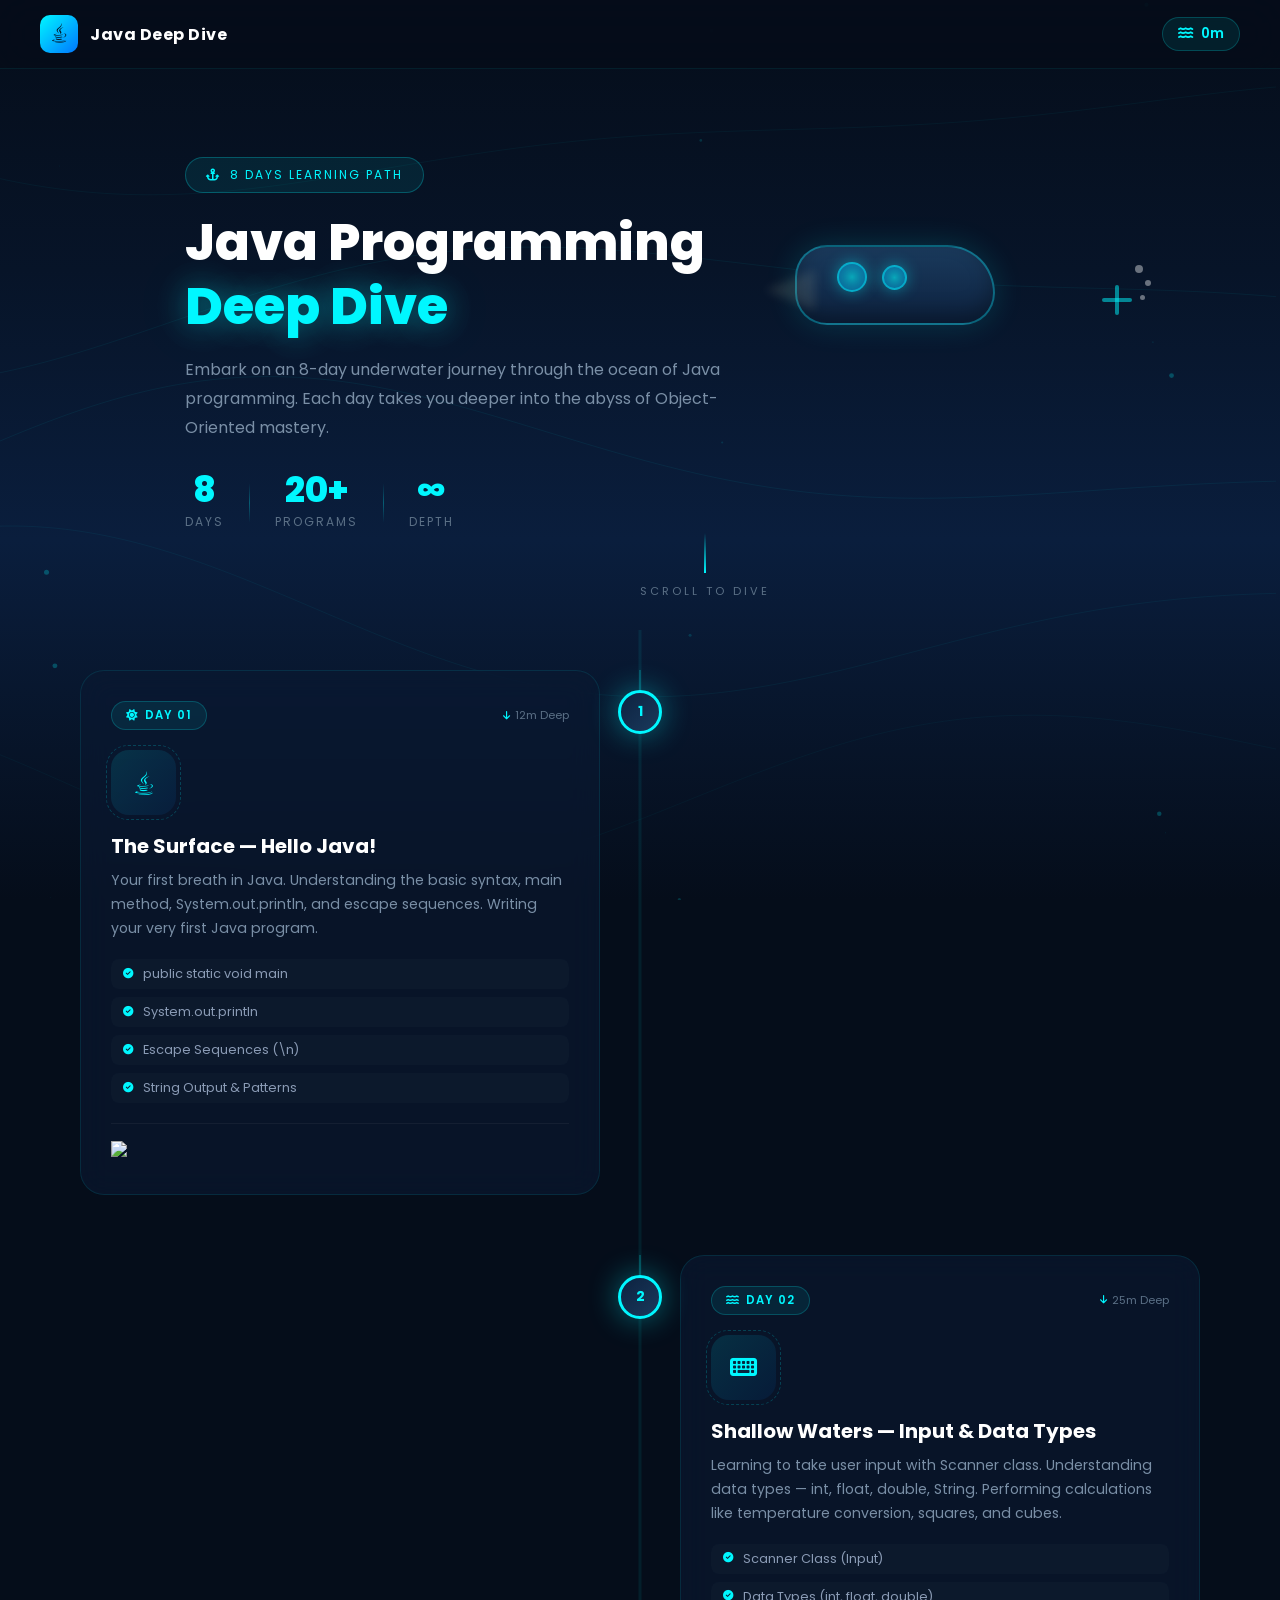
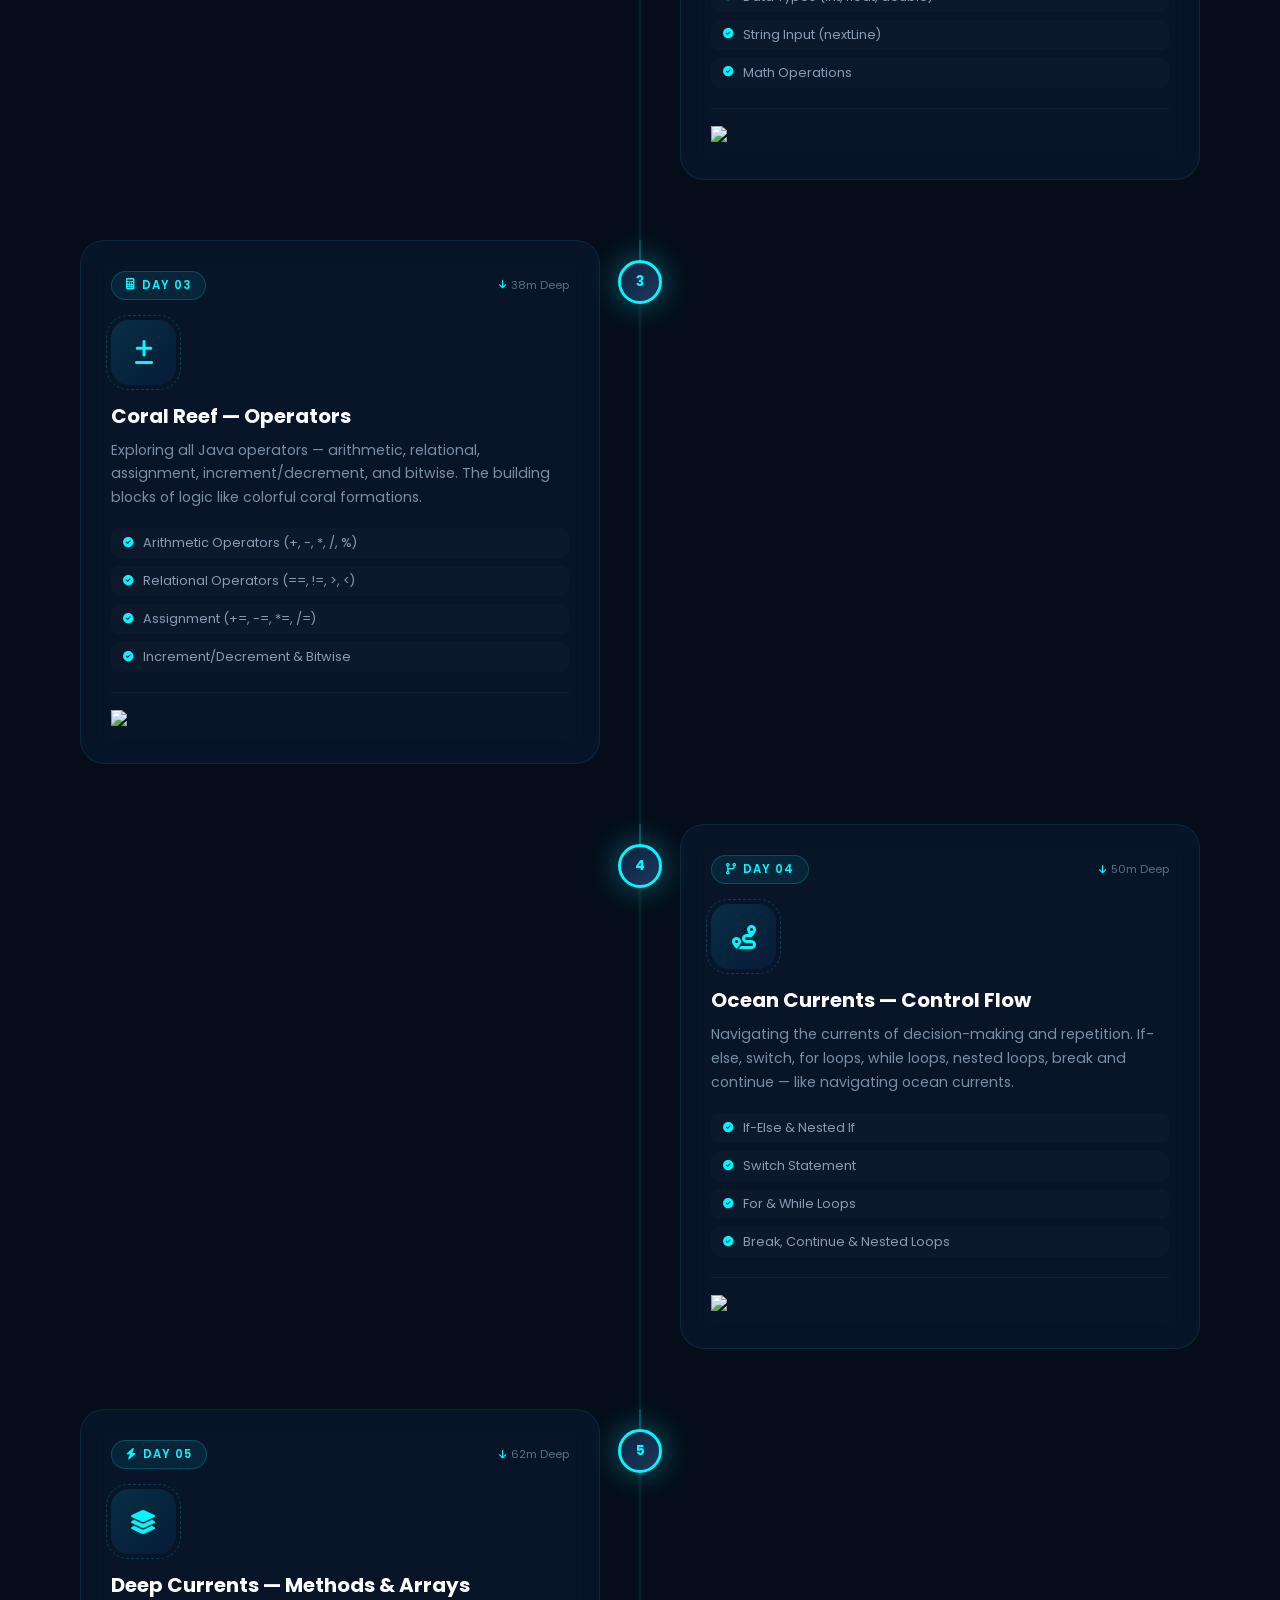
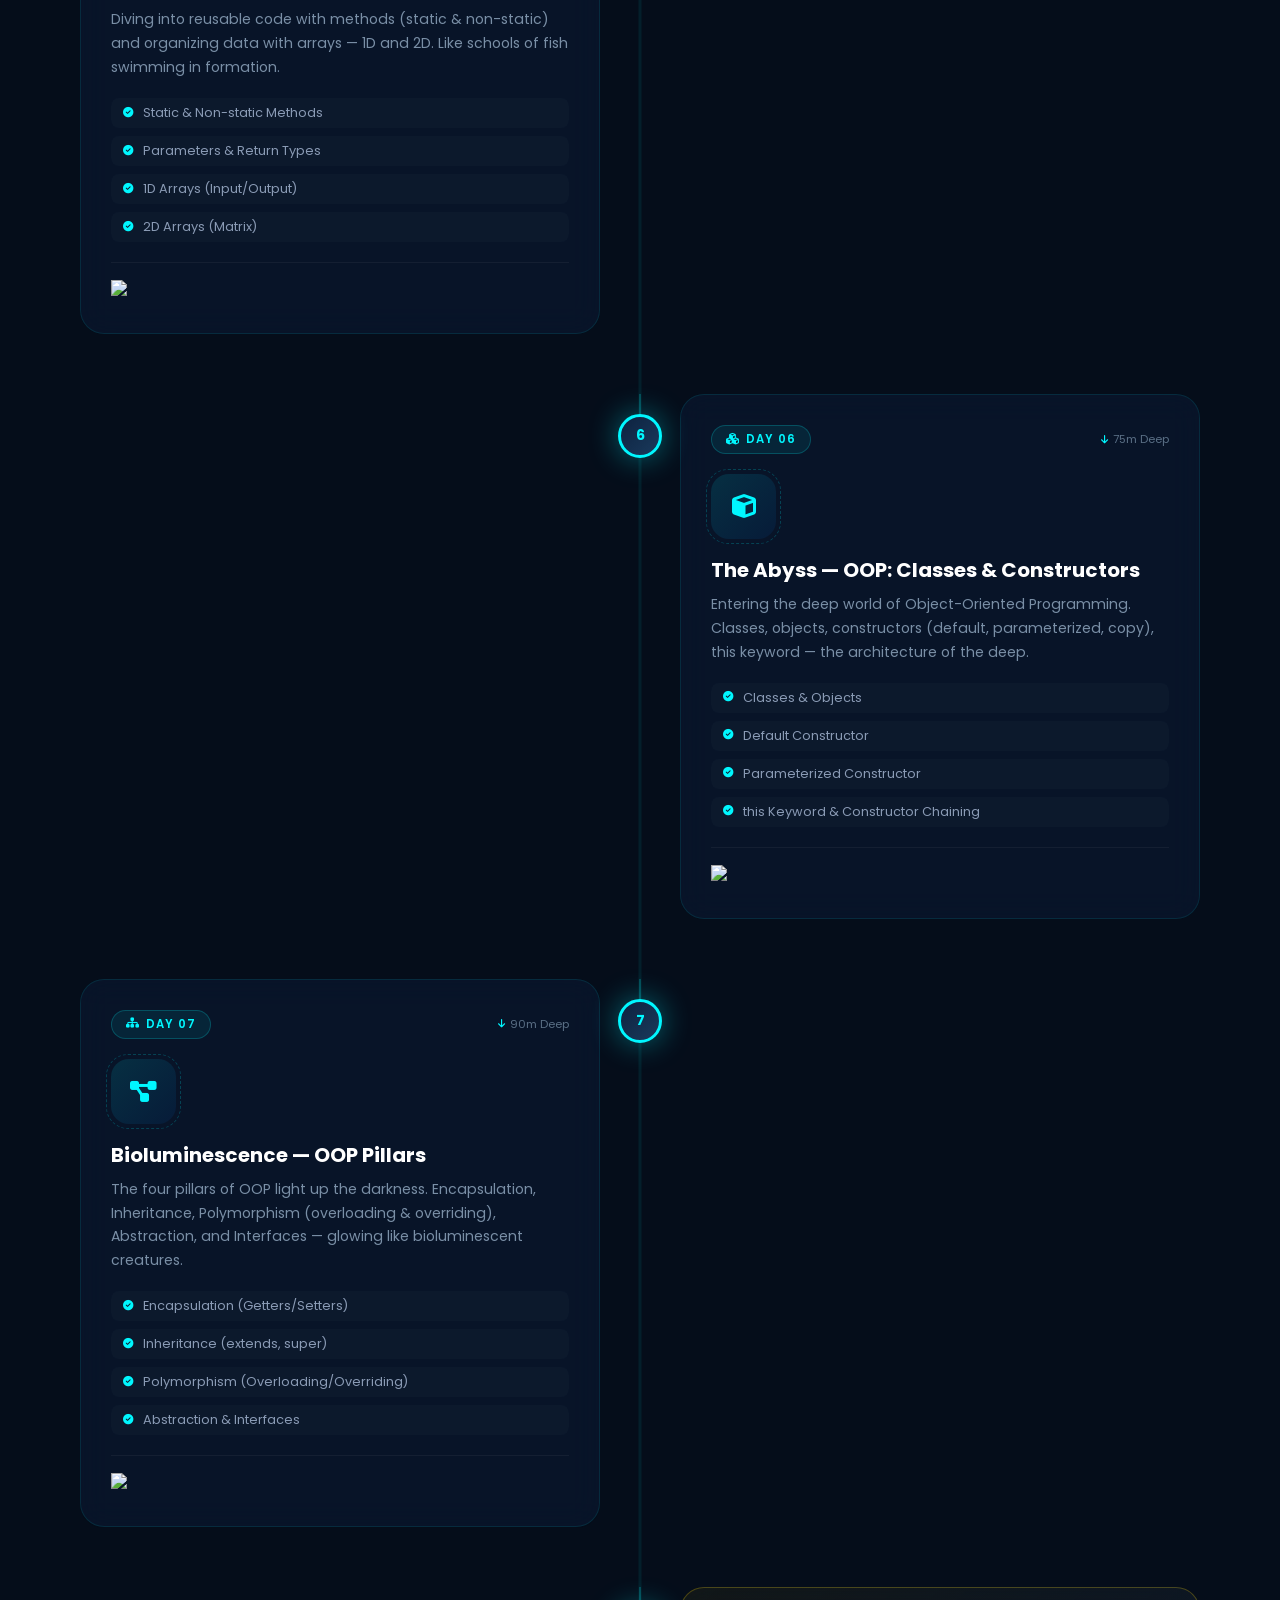
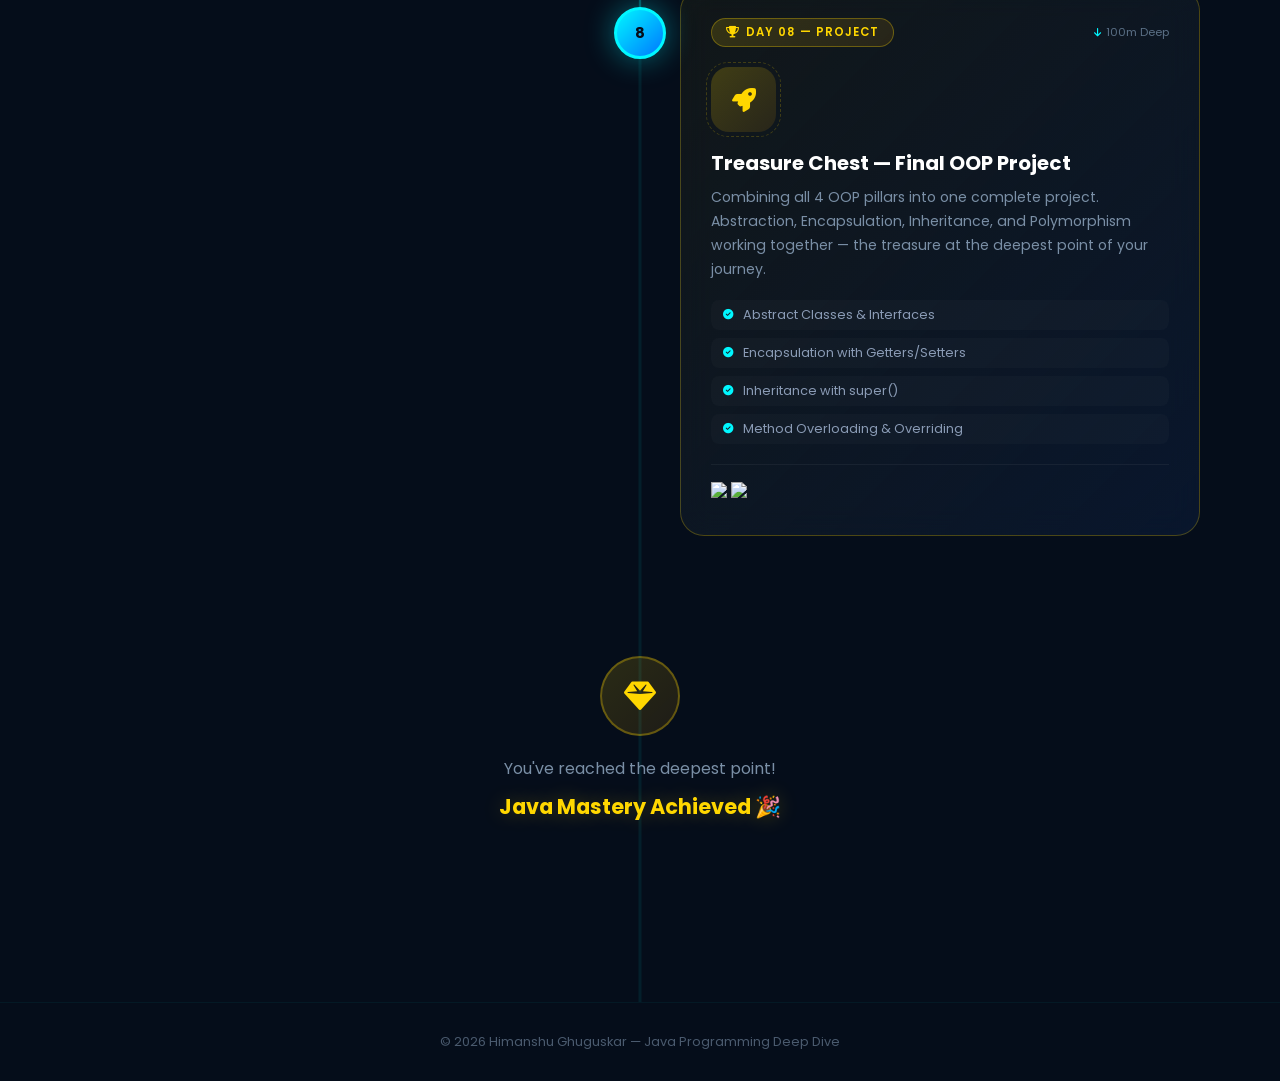
==== commit beca9480: "Update java.html" ====
--- a/java.html
+++ b/java.html
@@ -131,7 +131,7 @@
                 </div>
                 <div class="wd-card-footer">
                     <div>
-                        <a href="java-files/javad1.java" class="whati" target="_blank">What I Learned...</a>
+                        <img src="jd1.png" class="whati" height="300">
                     </div>
                 </div>
             </div>
@@ -173,7 +173,7 @@
                 </div>
                 <div class="wd-card-footer">
                     <div>
-                        <a href="java-files/javad2.java" class="whati" target="_blank">What I Learned...</a>
+                      <img src="jd2.png" class="whati" height="300">
                     </div>
                 </div>
             </div>
@@ -215,7 +215,7 @@
                 </div>
                 <div class="wd-card-footer">
                     <div>
-                        <a href="java-files/javad3.java" class="whati" target="_blank">What I Learned...</a>
+                           <img src="jd3.png" class="whati" height="300">
                     </div>
                 </div>
             </div>
@@ -257,7 +257,7 @@
                 </div>
                 <div class="wd-card-footer">
                     <div>
-                        <a href="java-files/javad4.java" class="whati" target="_blank">What I Learned...</a>
+                           <img src="jd4.png" class="whati" height="300">
                     </div>
                 </div>
             </div>
@@ -299,9 +299,7 @@
                 </div>
                 <div class="wd-card-footer">
                     <div>
-                        <a href="java-files/javad5.java" class="whati" target="_blank">Methods</a>
-                        &nbsp;&nbsp;|&nbsp;&nbsp;
-                        <a href="java-files/javad5arrays.java" class="whati" target="_blank">Arrays</a>
+                          <img src="jd5.png" class="whati" height="300">
                     </div>
                 </div>
             </div>
@@ -343,13 +341,7 @@
                 </div>
                 <div class="wd-card-footer">
                     <div>
-                        <a href="java-files/javad6.java" class="whati" target="_blank">Basics</a>
-                        &nbsp;|&nbsp;
-                        <a href="java-files/javad62.java" class="whati" target="_blank">Parameterized</a>
-                        &nbsp;|&nbsp;
-                        <a href="java-files/javad63.java" class="whati" target="_blank">this</a>
-                        &nbsp;|&nbsp;
-                        <a href="java-files/javad65.java" class="whati" target="_blank">Objects</a>
+                          <img src="jd6.png" class="whati" height="300">
                     </div>
                 </div>
             </div>
@@ -391,13 +383,7 @@
                 </div>
                 <div class="wd-card-footer">
                     <div>
-                        <a href="java-files/javad71.java" class="whati" target="_blank">Encapsulation</a>
-                        &nbsp;|&nbsp;
-                        <a href="java-files/javad74.java" class="whati" target="_blank">Overloading</a>
-                        &nbsp;|&nbsp;
-                        <a href="java-files/javad75.java" class="whati" target="_blank">Abstract</a>
-                        &nbsp;|&nbsp;
-                        <a href="java-files/javad76.java" class="whati" target="_blank">Interface</a>
+                          <img src="jd7.png" class="whati" height="300">
                     </div>
                 </div>
             </div>
@@ -439,7 +425,8 @@
                 </div>
                 <div class="wd-card-footer">
                     <div>
-                        <a href="java-files/javad77.java" class="whati" target="_blank">View Final Project...</a>
+                      <img src="jp1.png" class="whati" height="300">
+                      <img src="jp2.png" class="whati" height="300">
                     </div>
                 </div>
             </div>
@@ -462,4 +449,4 @@
 
     <script type="module" src="./java.js"></script>
 </body>
-</html>+</html>
